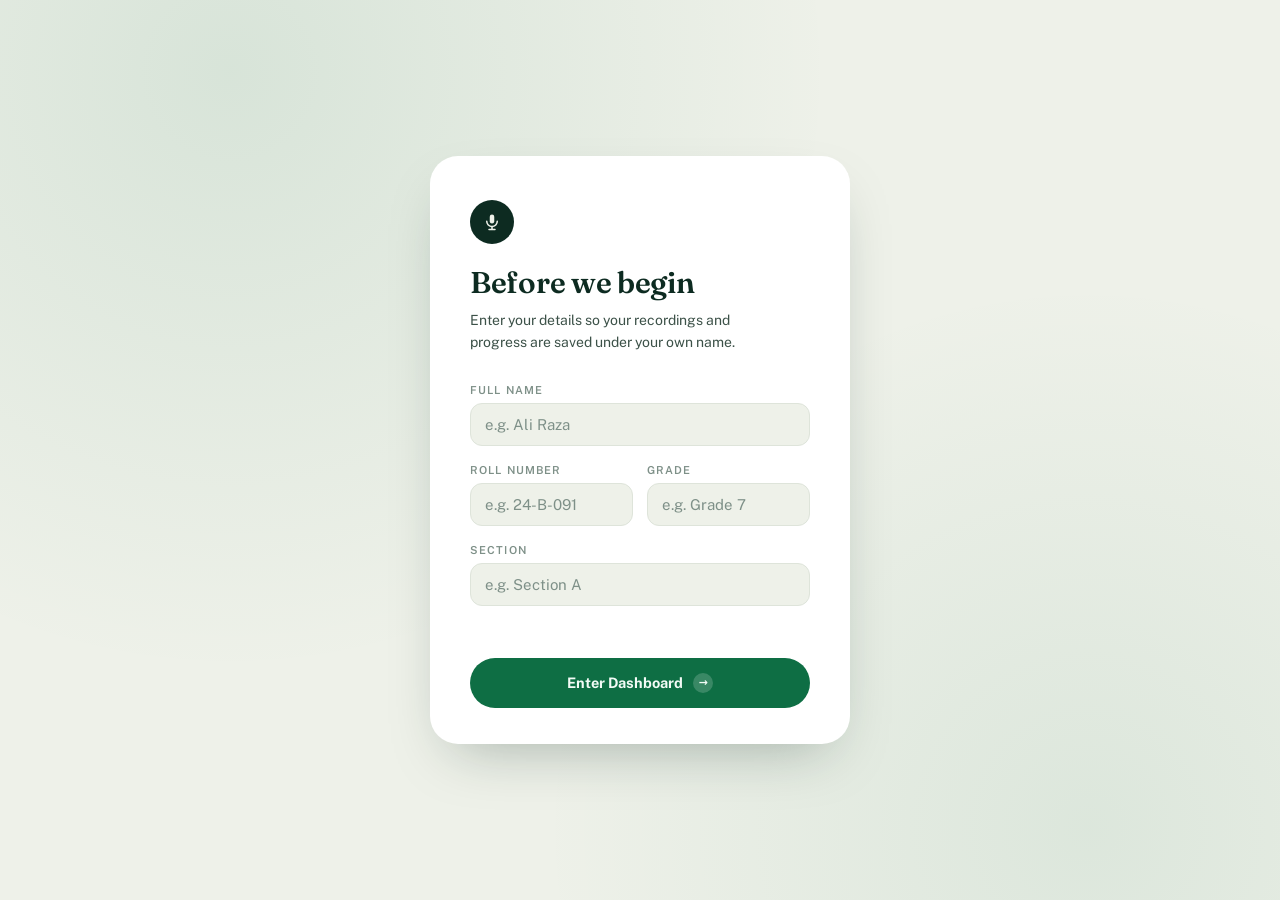
==== static/dashboard.html @ 0bc83ca2 "Updated the codebase" ====
<!DOCTYPE html>
<html lang="en">
<head>
  <meta charset="utf-8">
  <meta name="viewport" content="width=device-width, initial-scale=1">
  <title>Speaking Coach</title>
  <link rel="preconnect" href="https://fonts.googleapis.com">
  <link rel="preconnect" href="https://fonts.gstatic.com" crossorigin>
  <link href="https://fonts.googleapis.com/css2?family=Fraunces:ital,opsz,wght@0,9..144,400;0,9..144,600;0,9..144,700;1,9..144,500&family=Public+Sans:wght@400;500;600;700&display=swap" rel="stylesheet">
  <style>
    :root {
      --bg: #eef1e9;          /* pale sage paper */
      --surface: #ffffff;
      --ink: #0d2b21;         /* deep phthalo green-black */
      --ink-soft: #3c5148;
      --muted: #7e9088;
      --line: #dee4da;
      --accent: #0e6e44;      /* phthalo green */
      --accent-bright: #14a868;
      --accent-dim: #0a4f32;
      --dot: #cdd8cd;
      --serif: 'Fraunces', Georgia, serif;
      --sans: 'Public Sans', system-ui, sans-serif;
    }
    * { box-sizing: border-box; }
    html, body { margin: 0; padding: 0; background: var(--bg); }
    body {
      font-family: var(--sans);
      color: var(--ink);
      font-size: 15px;
      line-height: 1.6;
      -webkit-font-smoothing: antialiased;
    }

    .dot-bg {
      background-image: radial-gradient(var(--dot) 1.5px, transparent 1.5px);
      background-size: 18px 18px;
    }

    /* ── Layout ── */
    .app-wrap { max-width: 1100px; margin: 0 auto; padding: 28px 40px 80px; }

    /* ── Top nav ── */
    nav.top {
      display: flex; align-items: center; justify-content: space-between;
      padding: 4px 0 24px;
    }
    .brand {
      font-family: var(--serif); font-weight: 700;
      font-size: 20px; letter-spacing: -0.01em;
      display: flex; align-items: center; gap: 10px;
    }
    .brand .mark {
      width: 30px; height: 30px; border-radius: 50%;
      background: var(--ink); color: var(--bg);
      display: grid; place-items: center; font-size: 13px;
    }
    .tabs { display: flex; gap: 28px; align-items: center; }
    .tab {
      background: transparent; border: none; cursor: pointer;
      font-family: var(--sans); font-size: 14px; font-weight: 600;
      color: var(--muted); padding: 6px 0;
      border-bottom: 2px solid transparent;
      transition: color 200ms ease, border-color 200ms ease;
    }
    .tab:hover { color: var(--ink); }
    .tab.active { color: var(--ink); border-bottom-color: var(--accent); }

    /* ── Identity strip ── */
    .identity-bar {
      display: flex; align-items: center; justify-content: space-between; gap: 16px;
      background: var(--ink); color: var(--bg);
      border-radius: 999px; padding: 10px 10px 10px 20px;
      margin-bottom: 28px;
    }
    .identity-bar .who {
      display: flex; align-items: center; gap: 14px; flex-wrap: wrap;
      font-size: 13px; color: color-mix(in srgb, var(--bg) 75%, transparent);
    }
    .identity-bar .who strong {
      font-family: var(--serif); font-weight: 600; font-size: 16px; color: var(--bg);
    }
    .identity-bar .chip {
      background: rgba(255,255,255,0.1); padding: 4px 12px; border-radius: 999px;
      font-size: 12px; letter-spacing: 0.02em;
    }
    .switch-student {
      flex: none; background: var(--accent); color: #f2fbf6;
      border: none; cursor: pointer; font-family: var(--sans); font-weight: 600;
      font-size: 12.5px; padding: 9px 16px; border-radius: 999px;
      transition: background 150ms ease;
    }
    .switch-student:hover { background: var(--accent-bright); }

    /* ── Section header ── */
    .section-head {
      margin: 48px 0 20px;
      display: flex; align-items: baseline; gap: 16px;
    }
    .section-head h2 {
      font-family: var(--serif); font-weight: 700;
      font-size: 30px; letter-spacing: -0.01em; margin: 0;
    }
    .section-head .num {
      font-family: var(--sans); font-size: 12px;
      color: var(--muted); font-weight: 600; letter-spacing: 0.1em;
    }

    /* ── Recorder hero: the main focus of the page ── */
    .booth {
      background: linear-gradient(165deg, var(--ink) 0%, var(--accent-dim) 130%);
      border-radius: 32px;
      padding: 56px 40px 44px;
      position: relative;
      overflow: hidden;
      color: var(--bg);
    }
    .booth::before {
      content: ''; position: absolute; top: -60px; right: -60px;
      width: 260px; height: 260px; border-radius: 50%;
      background: var(--accent-bright); opacity: 0.16;
    }
    .booth::after {
      content: ''; position: absolute; bottom: -80px; left: -40px;
      width: 220px; height: 220px; border-radius: 50%;
      background: var(--accent-bright); opacity: 0.1;
    }
    .booth-head {
      position: relative; z-index: 1;
      text-align: center; margin-bottom: 8px;
    }
    .booth-head h1 {
      font-family: var(--serif); font-weight: 700;
      font-size: clamp(30px, 4vw, 42px);
      line-height: 1.08; letter-spacing: -0.01em;
      margin: 0 0 8px;
    }
    .booth-head p {
      font-size: 14px; color: color-mix(in srgb, var(--bg) 70%, transparent);
      max-width: 440px; margin: 0 auto;
    }

    .source-toggle {
      position: relative; z-index: 1;
      display: inline-flex; padding: 4px;
      background: rgba(255,255,255,0.08); border-radius: 999px;
      margin: 28px auto 0; display: flex; justify-content: center; width: fit-content;
    }
    .source-toggle button {
      background: transparent; border: none; cursor: pointer;
      padding: 8px 20px; border-radius: 999px;
      font-family: var(--sans); font-size: 13px; font-weight: 600;
      color: color-mix(in srgb, var(--bg) 70%, transparent);
      transition: all 200ms ease;
    }
    .source-toggle button.active {
      background: var(--accent-bright); color: var(--ink);
    }

    /* ── Recorder ── */
    .recorder {
      position: relative; z-index: 1;
      padding: 36px 24px 8px; text-align: center;
    }
    .waveform {
      width: 100%; max-width: 520px; height: 100px;
      margin: 8px auto 28px;
      display: block;
    }
    .rec-btn {
      width: 92px; height: 92px; border-radius: 50%;
      border: none; cursor: pointer; margin: 0 auto 18px;
      background: var(--accent-bright); color: var(--ink);
      display: grid; place-items: center;
      font-size: 32px;
      transition: transform 200ms ease, box-shadow 200ms ease;
      box-shadow: 0 0 0 0 rgba(20, 168, 104, 0.4);
    }
    .rec-btn:hover:not(.recording) { transform: scale(1.05); }
    .rec-btn.recording {
      background: #e0574a;
      animation: pulse 1.4s ease-out infinite;
    }
    @keyframes pulse {
      0% { box-shadow: 0 0 0 0 rgba(224, 87, 74, 0.5); }
      70% { box-shadow: 0 0 0 26px rgba(224, 87, 74, 0); }
      100% { box-shadow: 0 0 0 0 rgba(224, 87, 74, 0); }
    }
    .rec-status {
      font-family: var(--serif); font-style: italic; font-weight: 500; font-size: 17px;
      color: var(--bg); margin-bottom: 4px;
    }
    .rec-timer {
      font-family: var(--sans); font-size: 13px; letter-spacing: 0.08em;
      color: color-mix(in srgb, var(--bg) 65%, transparent);
    }

    /* ── Upload panel (secondary, tucked inside the toggle) ── */
    .uploader {
      display: block; width: 100%; max-width: 520px; margin: 0 auto; box-sizing: border-box;
      background: rgba(255,255,255,0.06);
      border: 1.5px dashed rgba(255,255,255,0.25);
      border-radius: 20px;
      padding: 36px 24px; text-align: center;
      cursor: pointer;
      transition: border-color 200ms ease, background 200ms ease;
      position: relative; z-index: 1;
    }
    .uploader:hover, .uploader.dragging {
      border-color: var(--accent-bright); background: rgba(255,255,255,0.1);
    }
    .uploader-icon {
      width: 40px; height: 40px; margin: 0 auto 12px;
      background: var(--accent-bright); border-radius: 50%;
      display: grid; place-items: center; color: var(--ink);
      font-size: 18px;
    }
    .uploader .title {
      font-family: var(--serif); font-weight: 600; font-size: 19px;
      letter-spacing: -0.01em; color: var(--bg);
    }
    .uploader .sub {
      font-size: 12px; color: color-mix(in srgb, var(--bg) 65%, transparent);
      margin-top: 6px; letter-spacing: 0.06em;
    }
    .uploader input { display: none; }
    .selected-file {
      margin-top: 14px; font-size: 13px; font-weight: 600;
      color: var(--accent-bright);
    }

    .audio-preview-wrap {
      position: relative; z-index: 1;
      background: rgba(255,255,255,0.08);
      border-radius: 16px;
      padding: 16px 20px;
      margin: 20px auto 0; max-width: 520px;
      display: flex; align-items: center; gap: 16px;
    }
    .audio-preview-wrap .icon-dot {
      width: 36px; height: 36px; border-radius: 50%;
      background: var(--accent-bright); color: var(--ink);
      display: grid; place-items: center; flex: none;
      font-size: 14px;
    }
    .audio-preview-wrap audio { flex: 1; height: 36px; }

    .actions {
      position: relative; z-index: 1;
      display: flex; justify-content: center;
      margin-top: 30px;
    }
    .btn-pill {
      background: var(--accent-bright); color: var(--ink);
      border: none; cursor: pointer;
      padding: 16px 40px;
      border-radius: 999px;
      font-family: var(--sans); font-size: 14.5px; font-weight: 700;
      letter-spacing: 0.01em;
      transition: transform 200ms ease, background 200ms ease;
      display: inline-flex; align-items: center; gap: 10px;
    }
    .btn-pill:hover:not(:disabled) { background: #23c67f; transform: translateY(-1px); }
    .btn-pill:disabled { opacity: 0.35; cursor: not-allowed; }
    .btn-pill .arrow {
      width: 22px; height: 22px; border-radius: 50%;
      background: rgba(13,43,33,0.18); color: var(--ink);
      display: grid; place-items: center; font-size: 12px;
    }

    /* ── Corrected transcript with highlights ── */
    .corrected-card {
      background: var(--surface);
      border-radius: 24px; padding: 32px 40px;
      margin-top: 16px;
      border-left: 4px solid var(--accent);
    }
    .corrected-card .label {
      font-size: 11px; letter-spacing: 0.14em; text-transform: uppercase;
      color: var(--muted); font-weight: 600; margin-bottom: 12px;
    }
    .corrected-text {
      font-family: var(--serif); font-size: 22px; line-height: 1.55;
      color: var(--ink);
    }
    .corrected-text mark {
      background: transparent;
      color: var(--accent);
      font-weight: 700;
      padding: 0 2px;
      border-bottom: 2px solid var(--accent);
    }

    /* ── Transcript block (editorial style) ── */
    .transcript-card {
      background: var(--surface);
      border-radius: 24px; padding: 40px 48px;
      position: relative;
    }
    .transcript-card .quote-mark {
      position: absolute; top: 20px; left: 32px;
      font-family: var(--serif); font-size: 80px; line-height: 1;
      color: var(--accent); opacity: 0.35;
    }
    .transcript-text {
      font-family: var(--serif); font-weight: 400;
      font-size: 22px; line-height: 1.5;
      color: var(--ink); padding-left: 44px;
      font-style: italic;
    }

    /* ── Metrics grid ── */
    .metrics {
      display: grid; grid-template-columns: repeat(4, 1fr); gap: 18px;
    }
    .metric {
      background: var(--surface);
      border-radius: 20px; padding: 22px;
      transition: transform 200ms ease;
    }
    .metric:hover { transform: translateY(-4px); }
    .metric .label {
      font-size: 11px; letter-spacing: 0.1em; text-transform: uppercase;
      color: var(--muted); font-weight: 600; margin-bottom: 12px;
    }
    .metric .value {
      font-family: var(--serif); font-weight: 700;
      font-size: 40px; line-height: 1; color: var(--ink);
    }
    .metric .unit { font-size: 12px; color: var(--muted); margin-top: 6px; }

    /* ── Pacing timeline ── */
    .pacing-list { display: flex; flex-direction: column; gap: 10px; }
    .pacing-item {
      display: flex; align-items: flex-start; gap: 16px;
      background: var(--surface); border-radius: 16px; padding: 16px 20px;
      border-left: 4px solid var(--line);
    }
    .pacing-item.long_pause { border-left-color: #c9862f; }
    .pacing-item.slow { border-left-color: var(--accent); }
    .pacing-item.fast { border-left-color: #8a5fc9; }
    .pacing-time {
      flex: none; font-family: var(--serif); font-weight: 700; font-size: 15px;
      color: var(--ink); background: var(--bg); border-radius: 10px;
      padding: 5px 10px; min-width: 44px; text-align: center;
    }
    .pacing-body { flex: 1; }
    .pacing-msg { font-size: 14px; font-weight: 600; color: var(--ink); margin-bottom: 3px; }
    .pacing-tag {
      display: inline-block; font-size: 10px; font-weight: 700; letter-spacing: 0.06em;
      text-transform: uppercase; padding: 2px 9px; border-radius: 999px;
      margin-bottom: 6px;
    }
    .pacing-item.long_pause .pacing-tag { background: #fbeedb; color: #8a5a1c; }
    .pacing-item.slow .pacing-tag { background: #e2f2e9; color: var(--accent-dim); }
    .pacing-item.fast .pacing-tag { background: #ece4fa; color: #5b3d9c; }
    .pacing-context { font-size: 13px; color: var(--ink-soft); font-style: italic; }

    /* ── Mistakes as editorial cards ── */
    .mistakes-list { display: flex; flex-direction: column; gap: 16px; }
    .mistake-card {
      background: var(--surface);
      border-radius: 20px; padding: 24px 28px;
      display: flex; flex-direction: column; gap: 14px;
    }
    .mistake-card .rule-tag { align-self: flex-start; }
    .rule-tag {
      display: inline-block; font-size: 10px; font-weight: 700;
      letter-spacing: 0.06em; text-transform: uppercase;
      padding: 4px 12px; border-radius: 999px;
      background: var(--bg); color: var(--ink);
    }
    .mistake-body .diff {
      display: flex; align-items: center; gap: 14px;
      font-family: var(--serif); font-size: 20px; font-weight: 500;
      margin-bottom: 8px; flex-wrap: wrap;
    }
    .mistake-body .diff .wrong {
      text-decoration: line-through; text-decoration-color: var(--accent);
      text-decoration-thickness: 2px; color: var(--muted);
    }
    .mistake-body .diff .arrow { color: var(--muted); font-size: 14px; }
    .mistake-body .diff .fix { color: var(--ink); }
    .mistake-body .msg { font-size: 14px; color: var(--ink-soft); line-height: 1.6; }

    /* ── Filler pills ── */
    .fillers { display: flex; flex-wrap: wrap; gap: 8px; margin-top: 8px; }
    .filler-pill {
      padding: 6px 14px; border-radius: 999px;
      background: var(--surface); color: var(--ink-soft);
      font-size: 13px; font-family: var(--serif); font-style: italic;
    }

    /* ── Empty / success states ── */
    .empty {
      padding: 32px; text-align: center; background: var(--surface);
      border-radius: 20px; color: var(--muted); font-size: 14px;
    }
    .success {
      display: inline-flex; align-items: center; gap: 10px;
      background: var(--ink); color: var(--bg);
      padding: 8px 18px; border-radius: 999px;
      font-size: 12px; font-weight: 600; letter-spacing: 0.03em;
      margin-bottom: 24px;
    }
    .success .dot { width: 6px; height: 6px; border-radius: 50%; background: var(--accent-bright); }

    /* ── Loader ── */
    .loader-wrap {
      display: flex; flex-direction: column; align-items: center; gap: 20px;
      padding: 80px 0;
    }
    .loader-wrap .loader-caption {
      font-family: var(--serif); font-style: italic;
      font-size: 18px; color: var(--ink-soft);
    }
    .loader { width: 60px; aspect-ratio: .5; display: grid; }
    .loader:before {
      content: ""; width: 30%; aspect-ratio: 1; border-radius: 50%;
      margin: auto auto 0; background: var(--accent);
      animation: l9-0 .5s cubic-bezier(0,800,1,800) infinite;
    }
    .loader:after {
      content: ""; width: 100%; aspect-ratio: 1/cos(30deg);
      margin: 0 auto auto;
      clip-path: polygon(50% -50%,100% 50%,50% 150%,0 50%);
      background: var(--ink);
      animation: l9-1 .5s linear infinite;
    }
    @keyframes l9-0 { 0%,2% {translate: 0 0%} 98%,to {translate: 0 -.2%} }
    @keyframes l9-1 { 0%,5% {rotate: 0deg} 95%,to {rotate:-60deg} }

    /* ── History view ── */
    .student-picker { display: flex; flex-wrap: wrap; gap: 10px; margin-bottom: 32px; }
    .student-chip {
      padding: 10px 20px; border-radius: 999px;
      background: var(--surface); border: none; cursor: pointer;
      font-family: var(--sans); font-size: 13px; font-weight: 600;
      color: var(--ink-soft);
      transition: all 200ms ease;
    }
    .student-chip:hover { color: var(--ink); }
    .student-chip.active { background: var(--ink); color: var(--bg); }

    .history-header { margin-bottom: 32px; }
    .history-header .name {
      font-family: var(--serif); font-weight: 700; font-size: 42px;
      letter-spacing: -0.02em; margin: 0 0 8px;
    }
    .history-header .meta {
      font-size: 12px; letter-spacing: 0.1em; text-transform: uppercase;
      color: var(--muted); font-weight: 600;
    }

    .session-table {
      width: 100%; border-collapse: collapse;
      background: var(--surface); border-radius: 20px; overflow: hidden;
    }
    .session-table th {
      text-align: left; padding: 16px 20px;
      font-size: 11px; letter-spacing: 0.1em; text-transform: uppercase;
      color: var(--muted); font-weight: 600;
      border-bottom: 1px solid var(--line);
    }
    .session-table td { padding: 16px 20px; border-bottom: 1px solid var(--line); font-size: 14px; }
    .session-table tr:last-child td { border-bottom: none; }
    .session-table td:first-child { font-family: var(--serif); font-weight: 600; }

    .bar-list { background: var(--surface); border-radius: 20px; padding: 24px 28px; }
    .bar-row {
      display: grid; grid-template-columns: 160px 1fr 40px;
      align-items: center; gap: 16px; padding: 10px 0; font-size: 13px;
    }
    .bar-row + .bar-row { border-top: 1px solid var(--line); }
    .bar-track {
      height: 6px; background: var(--bg); border-radius: 999px; position: relative; overflow: hidden;
    }
    .bar-fill {
      position: absolute; top: 0; left: 0; height: 100%;
      background: var(--accent); border-radius: 999px;
      animation: bar-grow 800ms cubic-bezier(0.16, 1, 0.3, 1);
      transform-origin: left;
    }
    @keyframes bar-grow { from { transform: scaleX(0); } to { transform: scaleX(1); } }
    .bar-count { font-family: var(--serif); font-weight: 700; font-size: 18px; text-align: right; color: var(--ink); }

    /* ── Reveal ── */
    [data-reveal] { opacity: 0; transform: translateY(16px); transition: opacity 500ms ease, transform 500ms cubic-bezier(0.16, 1, 0.3, 1); }
    [data-reveal].on { opacity: 1; transform: translateY(0); }

    ::selection { background: var(--accent-bright); color: var(--ink); }

    @media (max-width: 800px) {
      .app-wrap { padding: 20px; }
      .metrics { grid-template-columns: repeat(2, 1fr); }
      .mistake-card { grid-template-columns: 1fr; }
      .transcript-card { padding: 32px 24px; }
      .identity-bar { flex-wrap: wrap; border-radius: 20px; }
    }
  </style>
</head>
<body>
  <div class="app-wrap">
    <nav class="top">
      <div class="brand" data-reveal>
        <span class="mark">
          <svg viewBox="0 0 24 24" width="14" height="14" fill="none" xmlns="http://www.w3.org/2000/svg">
            <path d="M12 2a3 3 0 0 0-3 3v6a3 3 0 0 0 6 0V5a3 3 0 0 0-3-3Z" fill="currentColor"/>
            <path d="M6 11a1 1 0 1 0-2 0 8 8 0 0 0 7 7.94V21H8a1 1 0 1 0 0 2h8a1 1 0 1 0 0-2h-3v-2.06A8 8 0 0 0 20 11a1 1 0 1 0-2 0 6 6 0 0 1-12 0Z" fill="currentColor"/>
          </svg>
        </span>
        Speaking Coach
      </div>
      <div class="tabs">
        <button class="tab active" data-tab="record" data-reveal>Record</button>
        <button class="tab" data-tab="history" data-reveal>History</button>
      </div>
    </nav>

    <div class="identity-bar" data-reveal>
      <div class="who">
        <strong id="idName">—</strong>
        <span class="chip" id="idRoll">Roll —</span>
        <span class="chip" id="idGradeSection">—</span>
      </div>
      <button class="switch-student" id="switchStudent">Not you? Switch</button>
    </div>

    <!-- ─── RECORDING VIEW ─── -->
    <section id="view-record">
      <div class="booth dot-bg" data-reveal>
        <div class="booth-head">
          <h1>Speak. Listen. Improve.</h1>
          <p>Record a short passage and get an instant transcript, pacing map, and grammar review.</p>
        </div>

        <div class="source-toggle" id="sourceToggle">
          <button class="active" data-source="record">Record Voice</button>
          <button data-source="upload">Upload File</button>
        </div>

        <div class="recorder" id="recorder">
          <canvas class="waveform" id="waveform"></canvas>
          <button class="rec-btn" id="recBtn">●</button>
          <div class="rec-status" id="recStatus">Tap to start recording</div>
          <div class="rec-timer" id="recTimer">00:00</div>
        </div>

        <label class="uploader" id="uploader" style="display:none">
          <div class="uploader-icon">↑</div>
          <div class="title">Drop audio or click to browse</div>
          <div class="sub">WAV · MP3 · M4A · OGG · FLAC</div>
          <div class="selected-file" id="selectedFile"></div>
          <input type="file" id="audioInput" accept="audio/*">
        </label>

        <div class="audio-preview-wrap" id="audioPreviewWrap" style="display:none">
          <div class="icon-dot">♪</div>
          <audio id="audioPreview" controls></audio>
        </div>

        <div class="actions">
          <button class="btn-pill" id="analyzeBtn" disabled>
            Analyze Recording
            <span class="arrow">→</span>
          </button>
        </div>
      </div>

      <div id="results"></div>
    </section>

    <!-- ─── HISTORY VIEW ─── -->
    <section id="view-history" style="display:none">
      <div class="section-head">
        <span class="num">01</span>
        <h2>Students</h2>
      </div>
      <div class="student-picker" id="studentPicker"></div>
      <div id="studentDetail"></div>
    </section>
  </div>

  <script src="/static/app.js"></script>
</body>
</html>
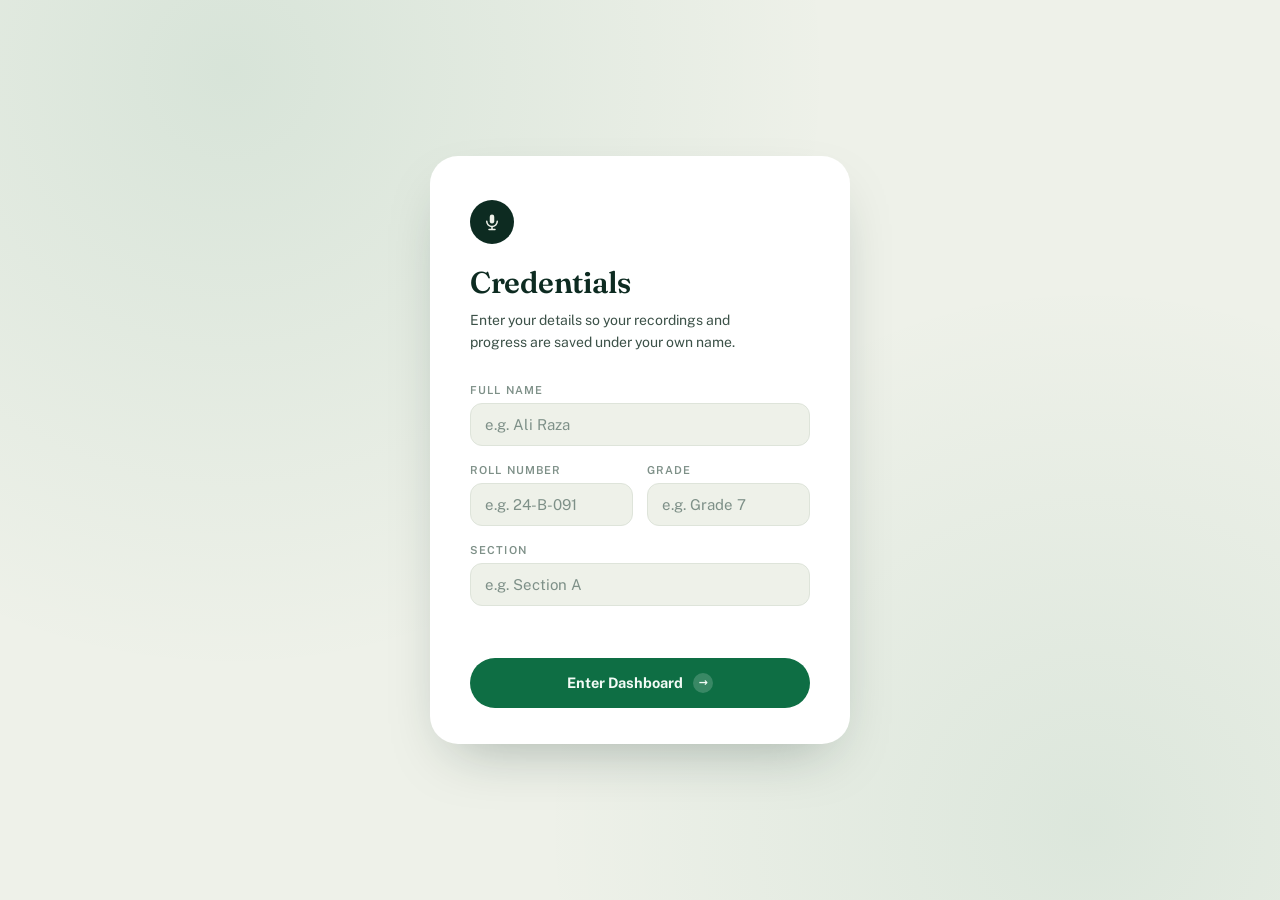
==== commit f7faa393: "Updated the codebase" ====
--- a/static/dashboard.html
+++ b/static/dashboard.html
@@ -405,6 +405,39 @@
     }
     .success .dot { width: 6px; height: 6px; border-radius: 50%; background: var(--accent-bright); }
 
+    /* ── Score card ── */
+    .score-card {
+      display: flex; align-items: center; gap: 24px;
+      background: var(--surface);
+      border-radius: 24px; padding: 28px 32px;
+      margin-bottom: 32px;
+    }
+    .score-ring {
+      --pct: 0;
+      flex: none;
+      width: 92px; height: 92px; border-radius: 50%;
+      background: conic-gradient(var(--accent-bright) calc(var(--pct) * 1%), var(--line) 0);
+      display: grid; place-items: center;
+      position: relative;
+    }
+    .score-ring::before {
+      content: ''; position: absolute; inset: 8px;
+      border-radius: 50%; background: var(--surface);
+    }
+    .score-num {
+      position: relative; z-index: 1;
+      font-family: var(--serif); font-weight: 700; font-size: 30px;
+      color: var(--ink);
+    }
+    .score-den {
+      position: relative; z-index: 1;
+      font-size: 12px; color: var(--muted); margin-left: 1px;
+    }
+    .score-reason {
+      font-family: var(--serif); font-style: italic; font-size: 18px;
+      color: var(--ink-soft); line-height: 1.5;
+    }
+
     /* ── Loader ── */
     .loader-wrap {
       display: flex; flex-direction: column; align-items: center; gap: 20px;
